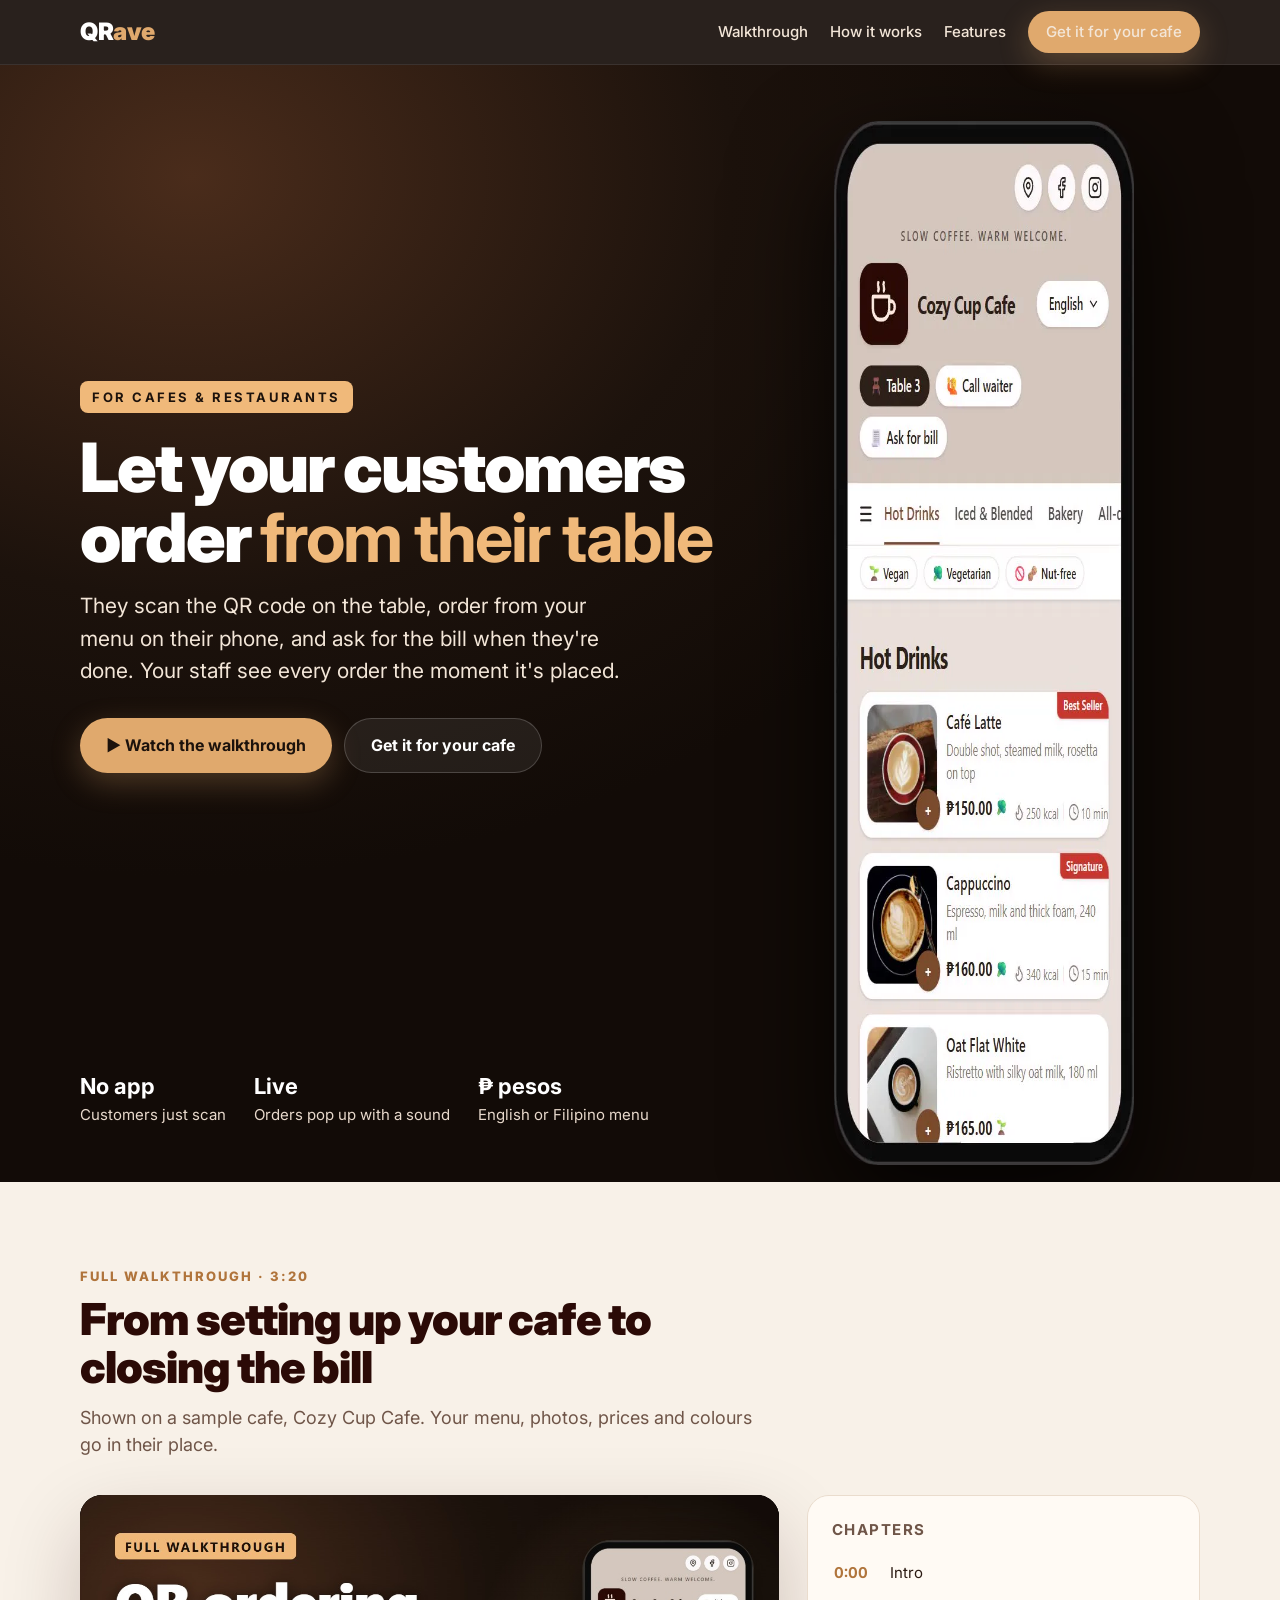
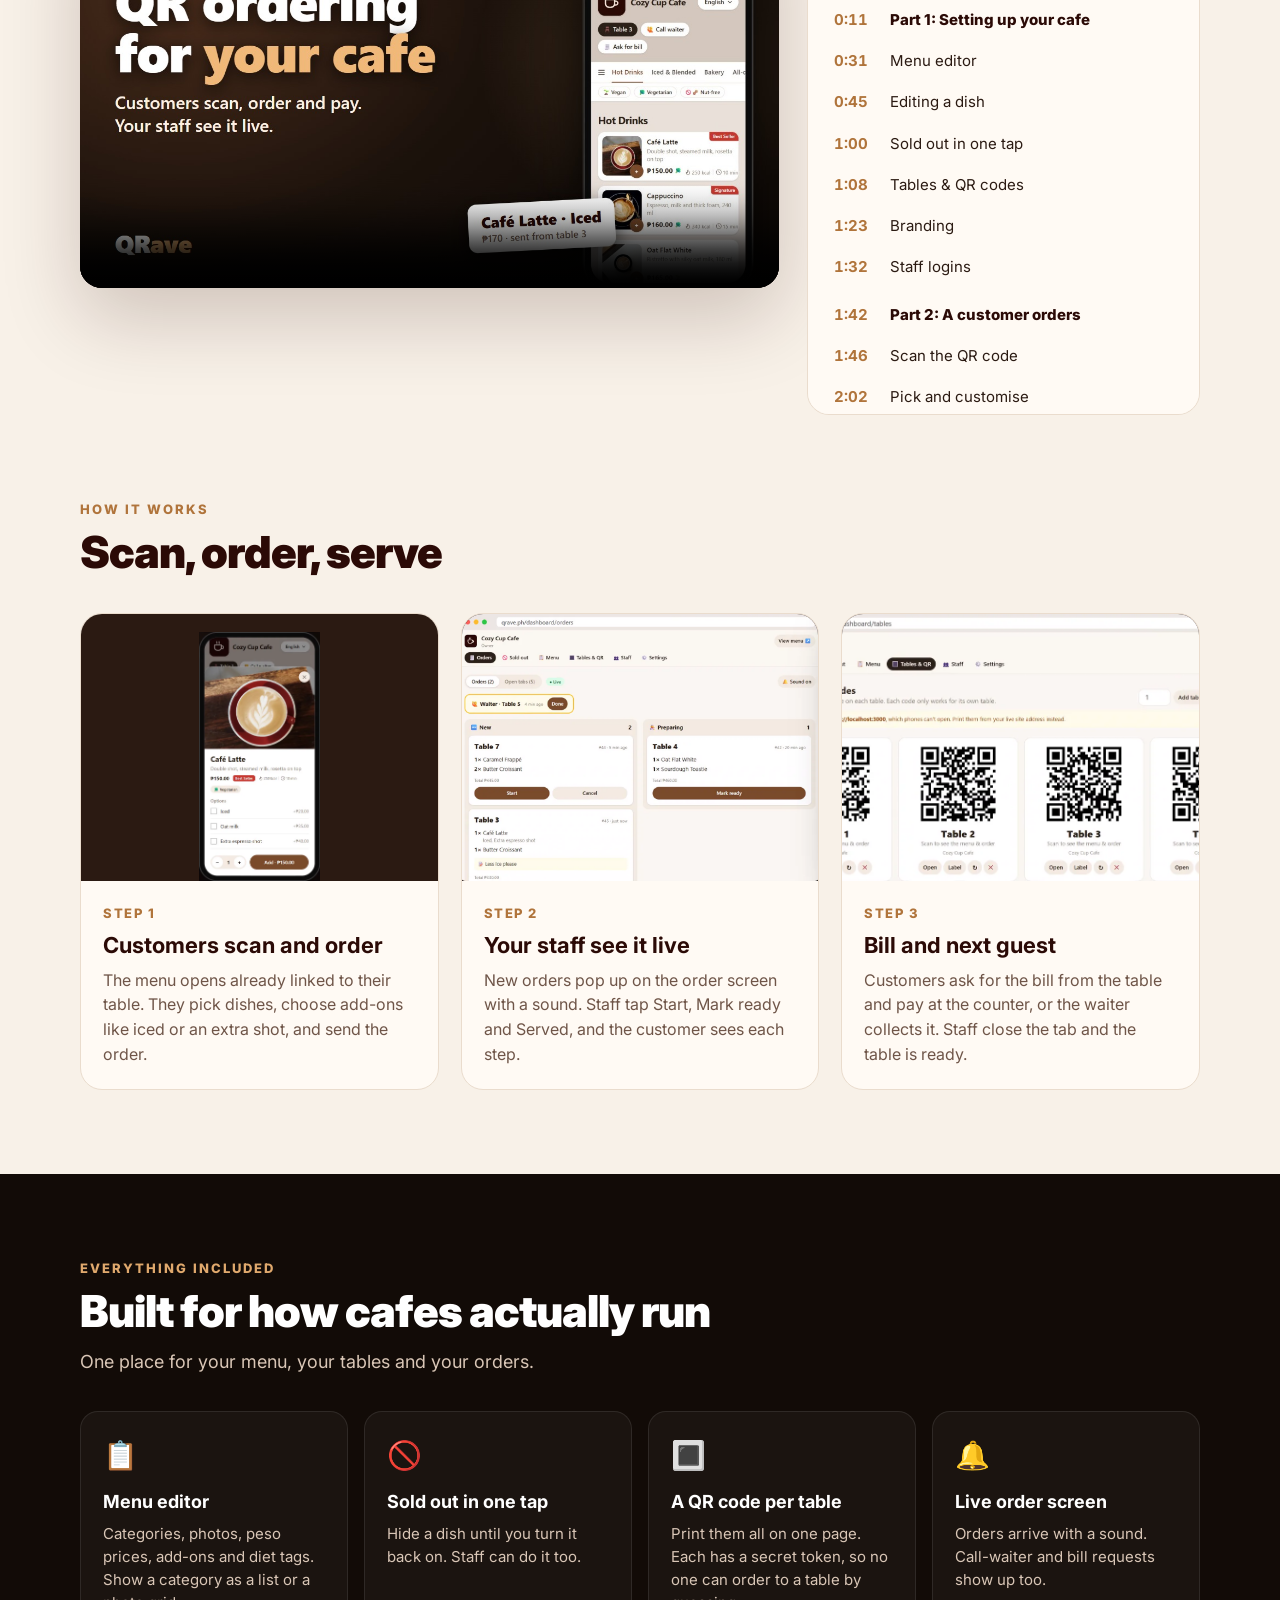
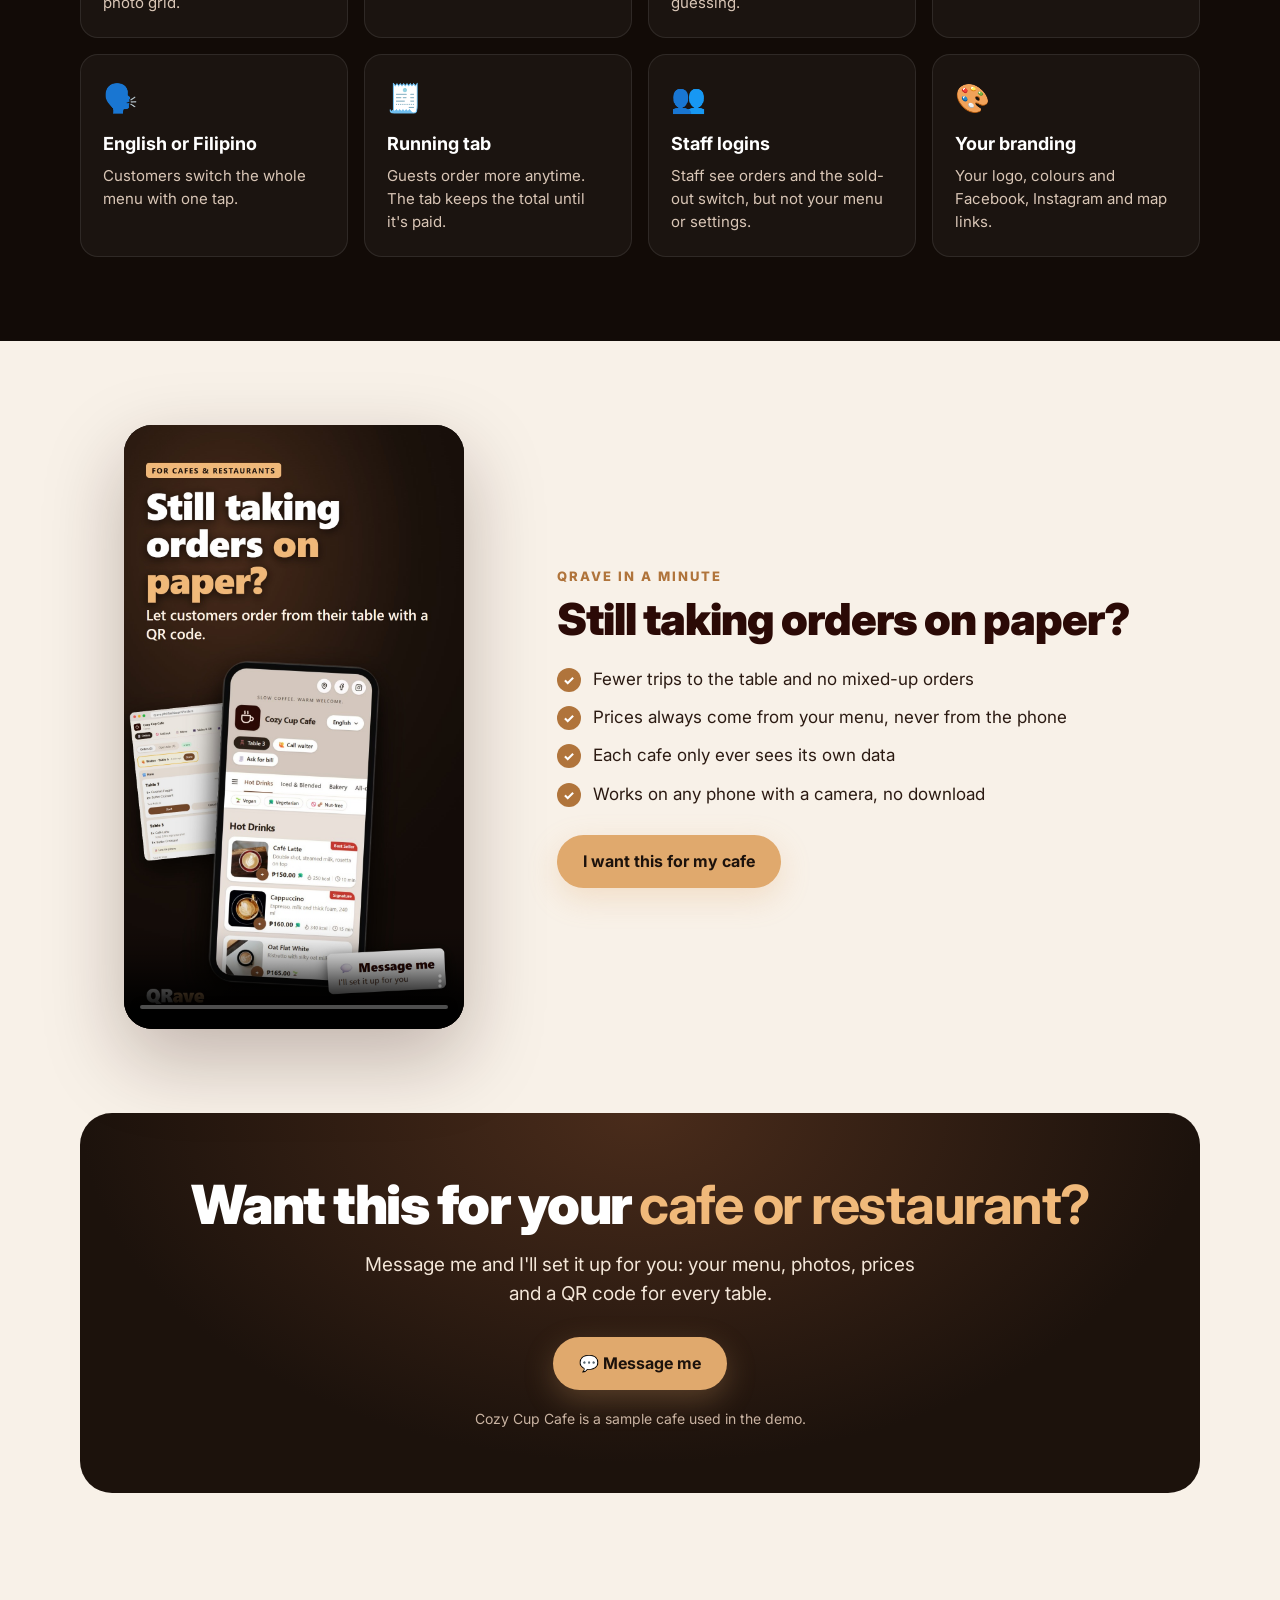
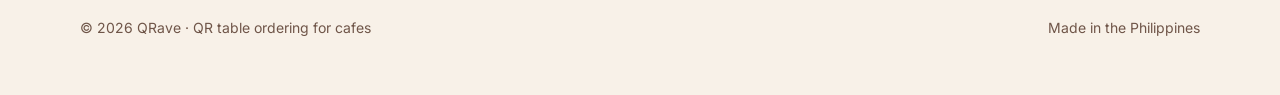
==== index.html @ 93fb337b "QRave showcase: general walkthrough page and Fre&co page Co-Authored-By: Claude Opus 5.5 <noreply@an" ====
<!doctype html>
<html lang="en">
<head>
<meta charset="utf-8">
<meta name="viewport" content="width=device-width,initial-scale=1">
<title>QRave · QR table ordering for cafes and restaurants</title>
<meta name="description" content="Customers scan a QR code at their table, order from your menu on their phone, and your staff see it live. Watch the full walkthrough.">
<meta property="og:type" content="website">
<meta property="og:title" content="QRave · QR table ordering for cafes and restaurants">
<meta property="og:description" content="Customers scan, order and ask for the bill from their table. Your staff see every order live.">
<meta property="og:image" content="https://yael1510.github.io/qrave-showcase/media/thumbnail-cozy-cup-1280x720.jpg">
<meta property="og:url" content="https://yael1510.github.io/qrave-showcase/">
<meta name="twitter:card" content="summary_large_image">
<link rel="icon" href="data:image/svg+xml,<svg xmlns='http://www.w3.org/2000/svg' viewBox='0 0 64 64'><rect width='64' height='64' rx='15' fill='%232b0a06'/><text x='32' y='44' font-size='34' text-anchor='middle' fill='%23e0a96d' font-family='Arial' font-weight='900'>Q</text></svg>">
<link rel="preconnect" href="https://fonts.googleapis.com">
<link href="https://fonts.googleapis.com/css2?family=Inter:wght@400;500;700;800;900&display=swap" rel="stylesheet">
<link rel="stylesheet" href="style.css">
</head>
<body>

<nav class="nav"><div class="wrap">
  <a class="brand" href="#">QR<span>ave</span></a>
  <div class="links">
    <a href="#walkthrough">Walkthrough</a>
    <a href="#how">How it works</a>
    <a href="#features">Features</a>
    <a class="btn btn-gold" href="#contact">Get it for your cafe</a>
  </div>
</div></nav>

<header class="hero">
  <div class="wrap">
    <div>
      <span class="eyebrow">For cafes &amp; restaurants</span>
      <h1>Let your customers order <b>from their table</b></h1>
      <p class="lead">They scan the QR code on the table, order from your menu on their phone, and ask for the bill when they're done. Your staff see every order the moment it's placed.</p>
      <div class="ctas">
        <a class="btn btn-gold" href="#walkthrough">▶ Watch the walkthrough</a>
        <a class="btn btn-ghost" href="#contact">Get it for your cafe</a>
      </div>
    </div>
    <div class="shot"><img src="media/cozy-phone.webp" alt="The Cozy Cup Cafe menu open on a phone at table 3" width="507" height="1044"></div>
  </div>
  <div class="wrap stats">
    <div><b>No app</b>Customers just scan</div>
    <div><b>Live</b>Orders pop up with a sound</div>
    <div><b>₱ pesos</b>English or Filipino menu</div>
  </div>
</header>

<section id="walkthrough">
  <div class="wrap">
    <div class="sec-head">
      <div class="kicker">Full walkthrough · 3:20</div>
      <h2>From setting up your cafe to closing the bill</h2>
      <p>Shown on a sample cafe, Cozy Cup Cafe. Your menu, photos, prices and colours go in their place.</p>
    </div>
    <div class="video-grid">
      <div class="player"><video id="vid" controls preload="metadata" playsinline poster="media/thumbnail-cozy-cup-1280x720.jpg" src="media/qrave-walkthrough.mp4"></video></div>
      <div class="chapters" id="chapters"><h3>Chapters</h3></div>
    </div>
  </div>
</section>

<section id="how" style="padding-top:0">
  <div class="wrap">
    <div class="sec-head">
      <div class="kicker">How it works</div>
      <h2>Scan, order, serve</h2>
    </div>
    <div class="steps">
      <div class="step"><div class="img phone"><img src="media/cozy-dish.webp" alt="Customising a café latte on the phone menu"></div>
        <div class="body"><div class="n">STEP 1</div><h3>Customers scan and order</h3><p>The menu opens already linked to their table. They pick dishes, choose add-ons like iced or an extra shot, and send the order.</p></div></div>
      <div class="step"><div class="img"><img src="media/cozy-board.webp" alt="The live order screen with new orders"></div>
        <div class="body"><div class="n">STEP 2</div><h3>Your staff see it live</h3><p>New orders pop up on the order screen with a sound. Staff tap Start, Mark ready and Served, and the customer sees each step.</p></div></div>
      <div class="step"><div class="img"><img src="media/cozy-tables.webp" alt="Printable QR codes for every table"></div>
        <div class="body"><div class="n">STEP 3</div><h3>Bill and next guest</h3><p>Customers ask for the bill from the table and pay at the counter, or the waiter collects it. Staff close the tab and the table is ready.</p></div></div>
    </div>
  </div>
</section>

<section id="features" class="dark">
  <div class="wrap">
    <div class="sec-head">
      <div class="kicker">Everything included</div>
      <h2>Built for how cafes actually run</h2>
      <p>One place for your menu, your tables and your orders.</p>
    </div>
    <div class="features">
      <div class="feat"><div class="ico">📋</div><h3>Menu editor</h3><p>Categories, photos, peso prices, add-ons and diet tags. Show a category as a list or a photo grid.</p></div>
      <div class="feat"><div class="ico">🚫</div><h3>Sold out in one tap</h3><p>Hide a dish until you turn it back on. Staff can do it too.</p></div>
      <div class="feat"><div class="ico">🔳</div><h3>A QR code per table</h3><p>Print them all on one page. Each has a secret token, so no one can order to a table by guessing.</p></div>
      <div class="feat"><div class="ico">🔔</div><h3>Live order screen</h3><p>Orders arrive with a sound. Call-waiter and bill requests show up too.</p></div>
      <div class="feat"><div class="ico">🗣️</div><h3>English or Filipino</h3><p>Customers switch the whole menu with one tap.</p></div>
      <div class="feat"><div class="ico">🧾</div><h3>Running tab</h3><p>Guests order more anytime. The tab keeps the total until it's paid.</p></div>
      <div class="feat"><div class="ico">👥</div><h3>Staff logins</h3><p>Staff see orders and the sold-out switch, but not your menu or settings.</p></div>
      <div class="feat"><div class="ico">🎨</div><h3>Your branding</h3><p>Your logo, colours and Facebook, Instagram and map links.</p></div>
    </div>
  </div>
</section>

<section>
  <div class="wrap ad">
    <video controls preload="metadata" playsinline poster="media/ad-cover-1080x1920.jpg" src="media/qrave-in-a-minute.mp4"></video>
    <div>
      <div class="kicker">QRave in a minute</div>
      <div class="sec-head" style="margin-bottom:0"><h2>Still taking orders on paper?</h2></div>
      <ul>
        <li>Fewer trips to the table and no mixed-up orders</li>
        <li>Prices always come from your menu, never from the phone</li>
        <li>Each cafe only ever sees its own data</li>
        <li>Works on any phone with a camera, no download</li>
      </ul>
      <a class="btn btn-gold" href="#contact">I want this for my cafe</a>
    </div>
  </div>
</section>

<section id="contact" style="padding-top:0">
  <div class="wrap">
    <div class="cta">
      <h2>Want this for your <b>cafe or restaurant?</b></h2>
      <p>Message me and I'll set it up for you: your menu, photos, prices and a QR code for every table.</p>
      <a class="btn btn-gold" href="#contact" id="msg">💬 Message me</a>
      <div class="note">Cozy Cup Cafe is a sample cafe used in the demo.</div>
    </div>
  </div>
</section>

<footer><div class="wrap"><span>© 2026 QRave · QR table ordering for cafes</span><span>Made in the Philippines</span></div></footer>

<script src="chapters.js"></script>
<script>chapters('vid', 'chapters', [[0,"Intro"],[11,"Part 1: Setting up your cafe",1],[31,"Menu editor"],[45,"Editing a dish"],[60,"Sold out in one tap"],[68,"Tables & QR codes"],[83,"Branding"],[92,"Staff logins"],[102,"Part 2: A customer orders",1],[106,"Scan the QR code"],[122,"Pick and customise"],[130,"Send the order"],[144,"Part 3: Your staff serve it",1],[147,"Live order screen"],[161,"Ask for the bill"],[168,"Pay and close the tab"],[181,"Built-in security"]]);</script>
</body>
</html>
---- style.css ----
:root{
  --ink:#1c120c; --deep:#120b07; --brown:#2b0a06; --gold:#e0a96d; --gold2:#f0b97a;
  --cream:#f8f1e8; --paper:#fffaf4; --text:#2b1a12; --muted:#6f5548; --line:#eadccd;
  --radius:22px;
}
*{box-sizing:border-box;margin:0;padding:0}
html{scroll-behavior:smooth}
body{font-family:"Inter",system-ui,-apple-system,"Segoe UI",sans-serif;background:var(--cream);color:var(--text);line-height:1.55;-webkit-font-smoothing:antialiased}
img,video{display:block;max-width:100%}
a{color:inherit}
.wrap{width:min(1120px,100% - 32px);margin-inline:auto}

/* nav */
.nav{position:sticky;top:0;z-index:20;background:#120b07e6;backdrop-filter:blur(10px);border-bottom:1px solid #ffffff14}
.nav .wrap{display:flex;align-items:center;gap:16px;height:64px}
.brand{font-weight:900;font-size:24px;letter-spacing:-.5px;color:#fff;text-decoration:none}
.brand span{color:var(--gold)}
.nav .links{margin-left:auto;display:flex;gap:22px;align-items:center}
.nav .links a{color:#f3e6d8;text-decoration:none;font-size:15px;font-weight:500}
.nav .links a:hover{color:#fff}
.btn{display:inline-flex;align-items:center;justify-content:center;gap:10px;font-weight:700;font-size:16px;border-radius:999px;padding:14px 26px;text-decoration:none;border:0;cursor:pointer;transition:transform .15s,box-shadow .15s}
.btn:hover{transform:translateY(-1px)}
.btn-gold{background:var(--gold);color:var(--ink);box-shadow:0 10px 30px #e0a96d44}
.btn-ghost{background:#ffffff12;color:#fff;border:1px solid #ffffff2e}
.nav .btn{padding:9px 18px;font-size:14px}

/* hero */
.hero{background:radial-gradient(900px 700px at 15% 10%,#4a2c1b 0%,#1c120c 60%,#120b07 100%);color:#fff;overflow:hidden}
.hero .wrap{display:grid;grid-template-columns:1.2fr .8fr;gap:40px;align-items:center;padding:56px 0 0}
.eyebrow{display:inline-block;font-size:13px;font-weight:700;letter-spacing:2.5px;text-transform:uppercase;color:var(--ink);background:var(--gold2);padding:6px 12px;border-radius:8px}
.hero h1{font-size:clamp(40px,6vw,68px);line-height:1.02;letter-spacing:-2px;font-weight:900;margin:20px 0 18px}
.hero h1 b{color:var(--gold2)}
.hero p.lead{font-size:clamp(18px,2vw,21px);color:#f3e6d8;max-width:540px}
.hero .ctas{display:flex;gap:12px;flex-wrap:wrap;margin:30px 0 72px}
.hero .shot{align-self:end;justify-self:center;width:min(300px,100%);margin-bottom:-60px}
.hero .shot img{border-radius:44px;box-shadow:0 40px 100px #000c}
.hero .wrap.stats{display:flex;grid-template-columns:none;padding-top:0;align-items:flex-start;gap:28px;flex-wrap:wrap;margin-top:-36px;padding-bottom:56px;color:#e8d9cc;font-size:15px}
.stats b{display:block;color:#fff;font-size:22px}

/* sections */
section{padding:84px 0}
.sec-head{max-width:680px;margin-bottom:36px}
.sec-head h2{font-size:clamp(30px,4vw,44px);line-height:1.08;letter-spacing:-1px;font-weight:900;color:var(--brown)}
.sec-head p{color:var(--muted);font-size:18px;margin-top:12px}
.kicker{font-size:13px;font-weight:800;letter-spacing:2px;text-transform:uppercase;color:#b0743b;margin-bottom:10px}

/* video */
.video-grid{display:grid;grid-template-columns:1.6fr .9fr;gap:28px;align-items:start}
.player{border-radius:var(--radius);overflow:hidden;background:#000;box-shadow:0 30px 80px #2b0a0633}
.player video{width:100%;aspect-ratio:16/9;background:#000}
.chapters{background:var(--paper);border:1px solid var(--line);border-radius:var(--radius);padding:18px;max-height:520px;overflow:auto}
.chapters h3{font-size:15px;color:var(--muted);text-transform:uppercase;letter-spacing:1.5px;margin:4px 6px 10px}
.chapters button{display:flex;gap:12px;width:100%;text-align:left;background:none;border:0;padding:9px 8px;border-radius:10px;font:inherit;font-size:15px;color:var(--text);cursor:pointer}
.chapters button:hover,.chapters button.on{background:#f3e4d3}
.chapters button.part{font-weight:800;color:var(--brown);margin-top:6px}
.chapters time{font-variant-numeric:tabular-nums;color:#b0743b;font-weight:700;min-width:44px}

/* steps */
.steps{display:grid;grid-template-columns:repeat(3,1fr);gap:22px}
.step{background:var(--paper);border:1px solid var(--line);border-radius:var(--radius);overflow:hidden;display:flex;flex-direction:column}
.step .img{background:#2b1a12;aspect-ratio:4/3;overflow:hidden;display:flex;align-items:flex-start;justify-content:center}
.step .img img{width:100%;height:100%;object-fit:cover;object-position:top}
.step .img.phone img{width:62%;object-fit:contain;padding-top:18px}
.step .body{padding:22px}
.step .n{font-size:13px;font-weight:800;color:#b0743b;letter-spacing:1.5px}
.step h3{font-size:22px;color:var(--brown);margin:4px 0 6px}
.step p{color:var(--muted)}

/* features */
.dark{background:var(--deep);color:#fff}
.dark .sec-head h2{color:#fff}
.dark .sec-head p{color:#d9c6b6}
.dark .kicker{color:var(--gold)}
.features{display:grid;grid-template-columns:repeat(4,1fr);gap:16px}
.feat{background:#ffffff0a;border:1px solid #ffffff17;border-radius:18px;padding:22px}
.feat .ico{font-size:28px}
.feat h3{font-size:18px;margin:10px 0 6px}
.feat p{color:#d9c6b6;font-size:15px}

/* ad */
.ad{display:grid;grid-template-columns:.8fr 1.2fr;gap:48px;align-items:center}
.ad video{width:min(340px,100%);aspect-ratio:9/16;border-radius:28px;box-shadow:0 30px 80px #2b0a0644;background:#000;justify-self:center}
.ad ul{list-style:none;display:grid;gap:12px;margin:22px 0 28px}
.ad li{display:flex;gap:12px;font-size:17px}
.ad li::before{content:"✓";color:#fff;background:#b0743b;border-radius:50%;width:24px;height:24px;flex:none;display:grid;place-items:center;font-size:13px;font-weight:800;margin-top:2px}

/* cta */
.cta{background:radial-gradient(800px 500px at 50% 0%,#4a2c1b 0%,#1c120c 70%);color:#fff;text-align:center;border-radius:32px;padding:64px 24px;margin:0 auto}
.cta h2{font-size:clamp(32px,5vw,54px);line-height:1.05;letter-spacing:-1.5px;font-weight:900}
.cta h2 b{color:var(--gold2)}
.cta p{color:#f3e6d8;font-size:19px;max-width:560px;margin:16px auto 28px}
.cta .note{font-size:14px;color:#c9b3a2;margin-top:18px}

footer{padding:40px 0 56px;color:var(--muted);font-size:14px}
footer .wrap{display:flex;gap:16px;justify-content:space-between;flex-wrap:wrap}

@media (max-width:900px){
  .hero .wrap{grid-template-columns:1fr;padding-top:48px}
  .hero .shot{width:min(300px,80%);margin-bottom:-40px}
  .hero .ctas{margin-bottom:40px}
  .hero .wrap.stats{margin-top:0;padding-top:64px}
  .video-grid,.ad{grid-template-columns:1fr}
  .chapters{max-height:none}
  .steps{grid-template-columns:1fr}
  .features{grid-template-columns:1fr 1fr}
  .nav .links a:not(.btn){display:none}
}
@media (max-width:520px){
  section{padding:60px 0}
  .features{grid-template-columns:1fr}
}
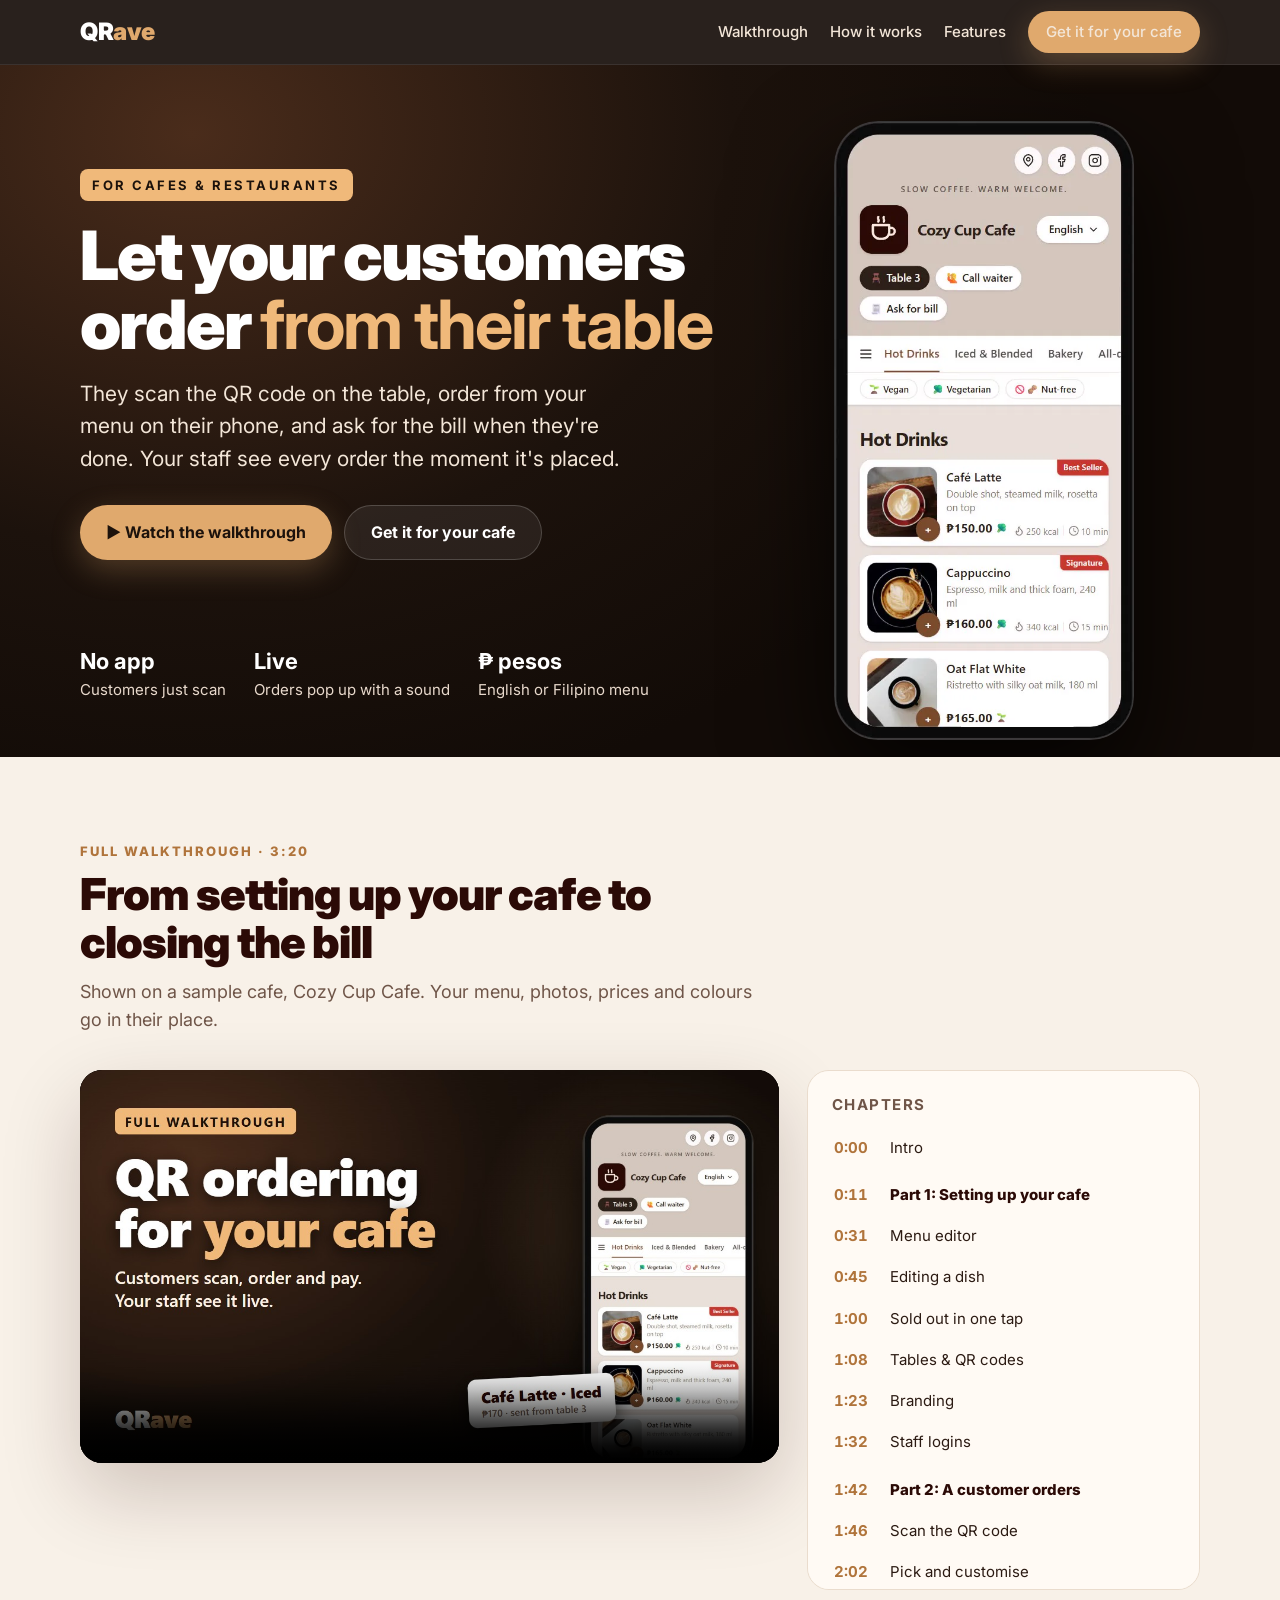
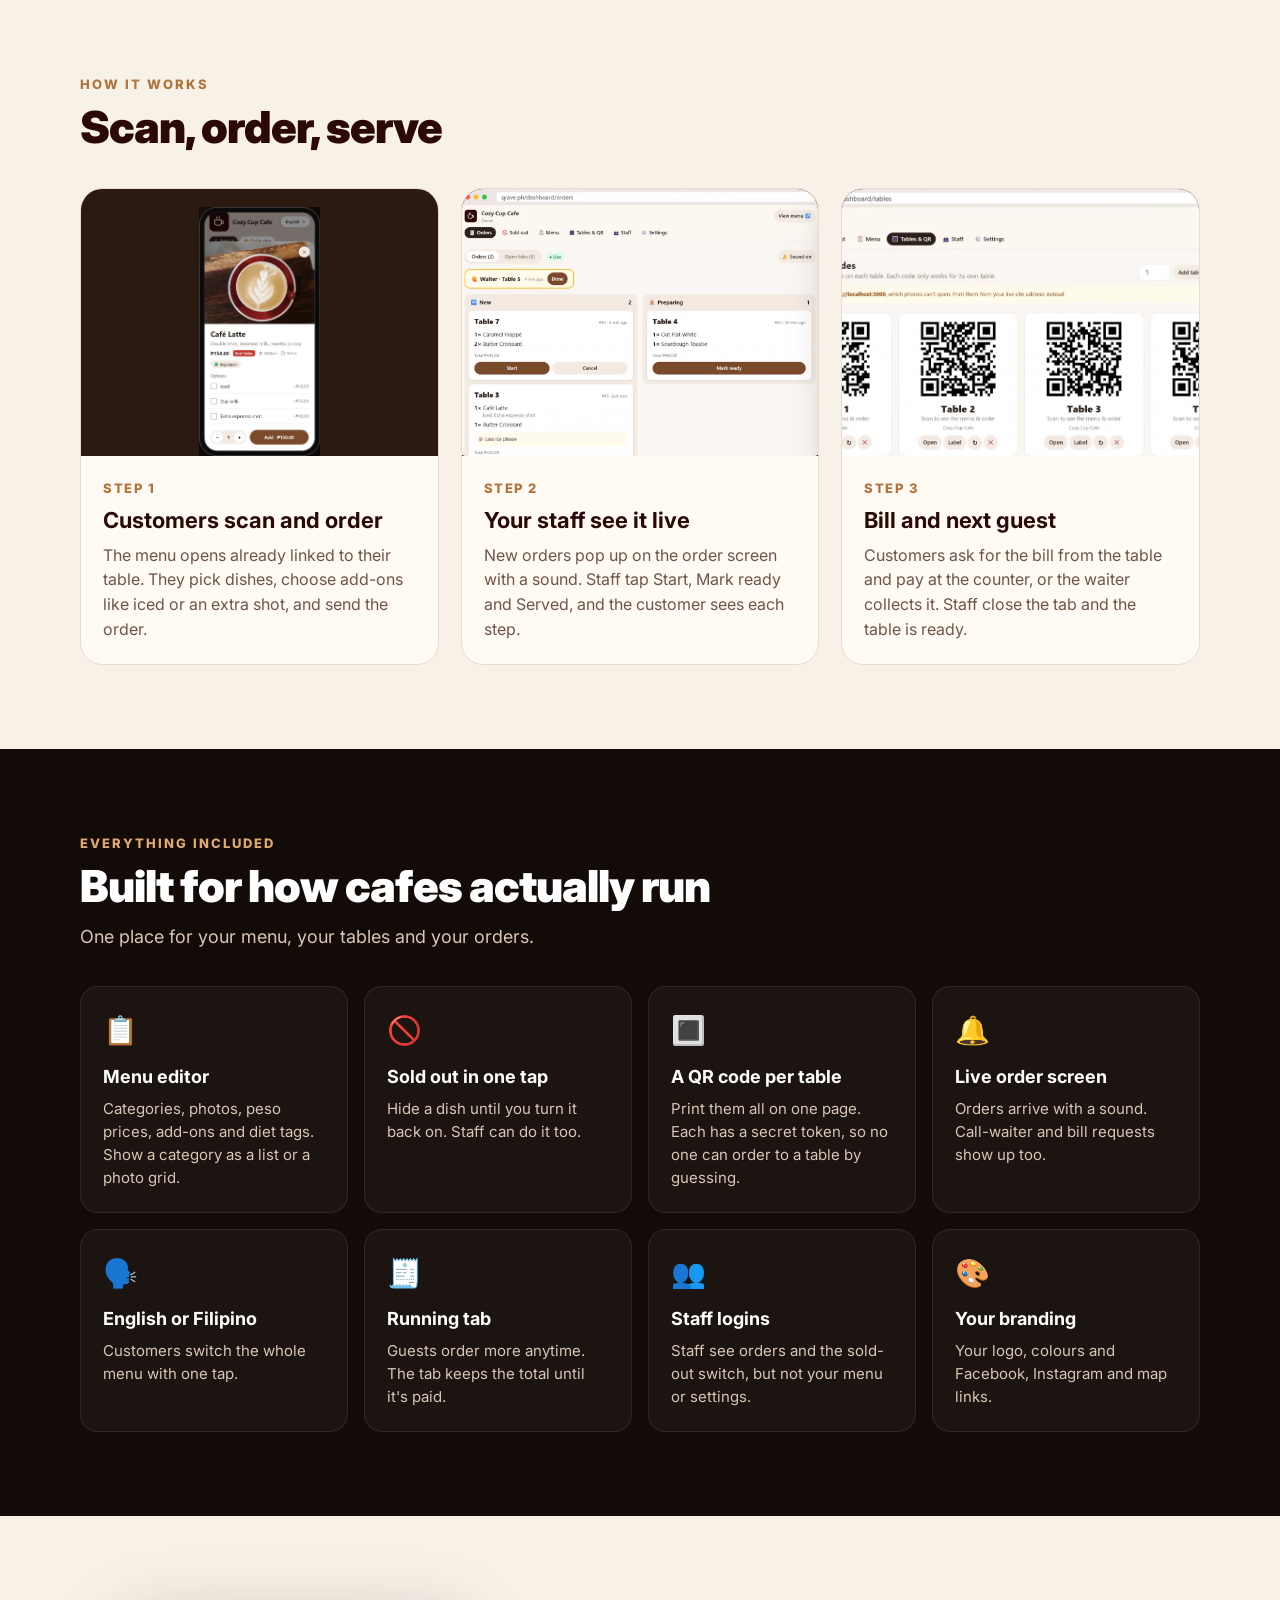
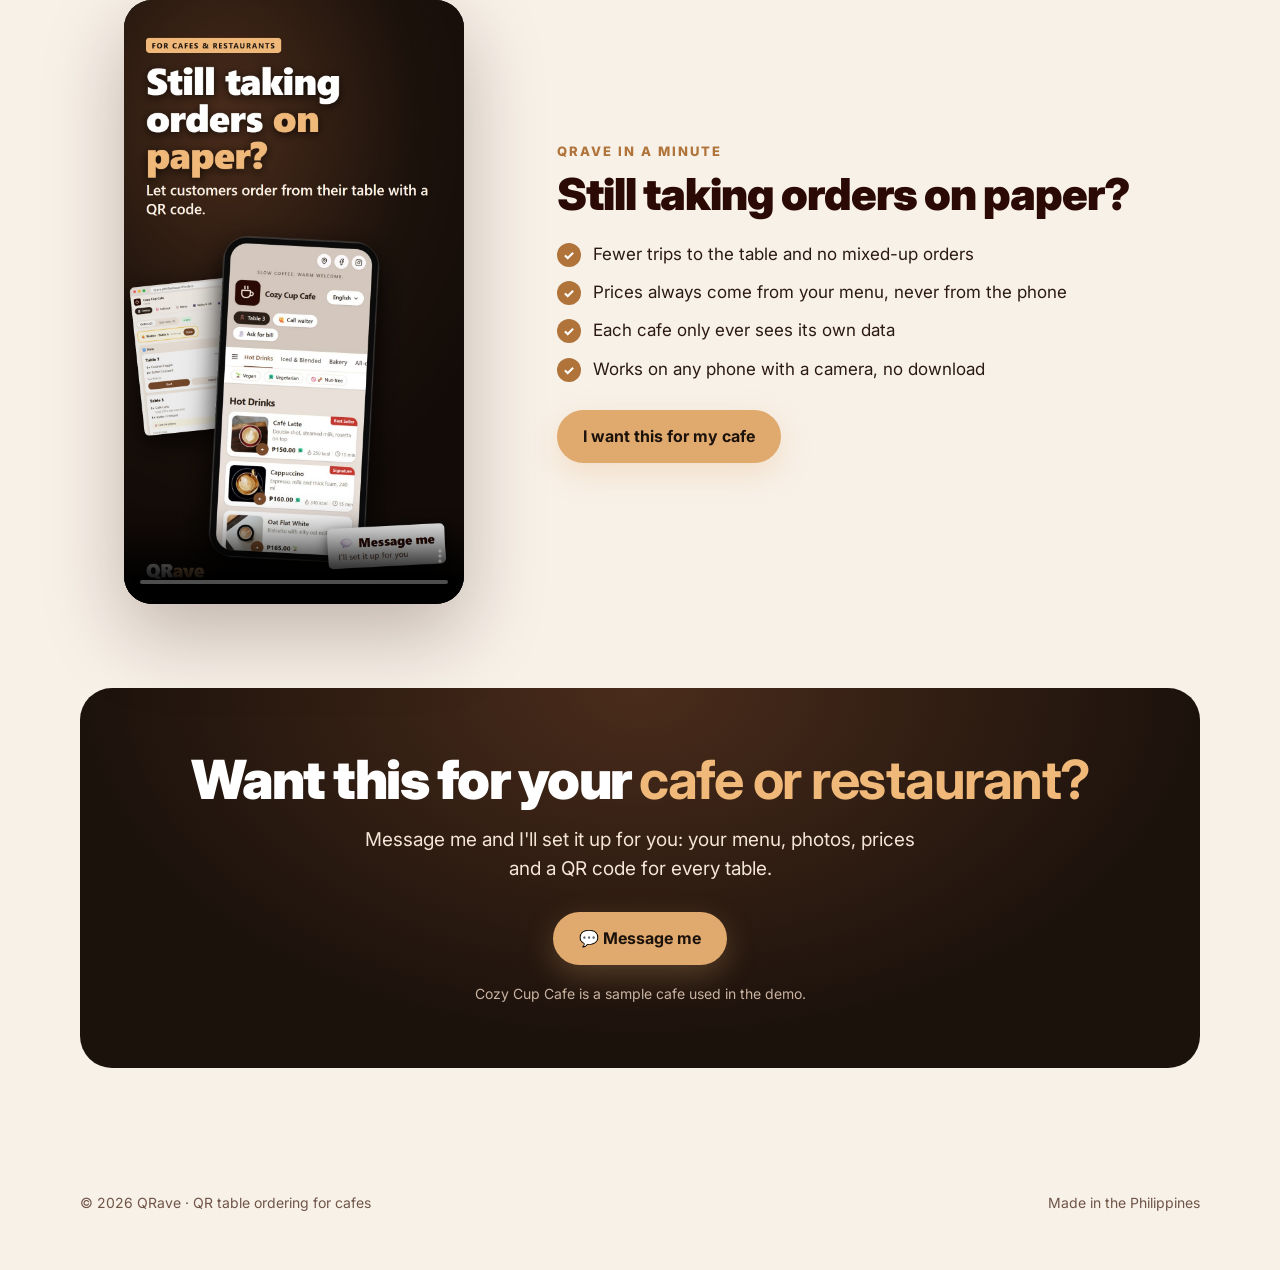
==== commit 2e010fe5: "Keep the hero phone screenshot's proportions Co-Authored-By: Claude Opus 5.5 <noreply@anthropic.com>" ====
--- a/index.html
+++ b/index.html
@@ -14,7 +14,7 @@
 <link rel="icon" href="data:image/svg+xml,<svg xmlns='http://www.w3.org/2000/svg' viewBox='0 0 64 64'><rect width='64' height='64' rx='15' fill='%232b0a06'/><text x='32' y='44' font-size='34' text-anchor='middle' fill='%23e0a96d' font-family='Arial' font-weight='900'>Q</text></svg>">
 <link rel="preconnect" href="https://fonts.googleapis.com">
 <link href="https://fonts.googleapis.com/css2?family=Inter:wght@400;500;700;800;900&display=swap" rel="stylesheet">
-<link rel="stylesheet" href="style.css">
+<link rel="stylesheet" href="style.css?v=2">
 </head>
 <body>
 
@@ -121,7 +121,7 @@
     <div class="cta">
       <h2>Want this for your <b>cafe or restaurant?</b></h2>
       <p>Message me and I'll set it up for you: your menu, photos, prices and a QR code for every table.</p>
-      <a class="btn btn-gold" href="#contact" id="msg">💬 Message me</a>
+      <a class="btn btn-gold" href="https://m.me/yael1510" target="_blank" rel="noopener" id="msg">💬 Message me</a>
       <div class="note">Cozy Cup Cafe is a sample cafe used in the demo.</div>
     </div>
   </div>
--- a/style.css
+++ b/style.css
@@ -6,7 +6,7 @@
 *{box-sizing:border-box;margin:0;padding:0}
 html{scroll-behavior:smooth}
 body{font-family:"Inter",system-ui,-apple-system,"Segoe UI",sans-serif;background:var(--cream);color:var(--text);line-height:1.55;-webkit-font-smoothing:antialiased}
-img,video{display:block;max-width:100%}
+img,video{display:block;max-width:100%;height:auto}
 a{color:inherit}
 .wrap{width:min(1120px,100% - 32px);margin-inline:auto}
 
